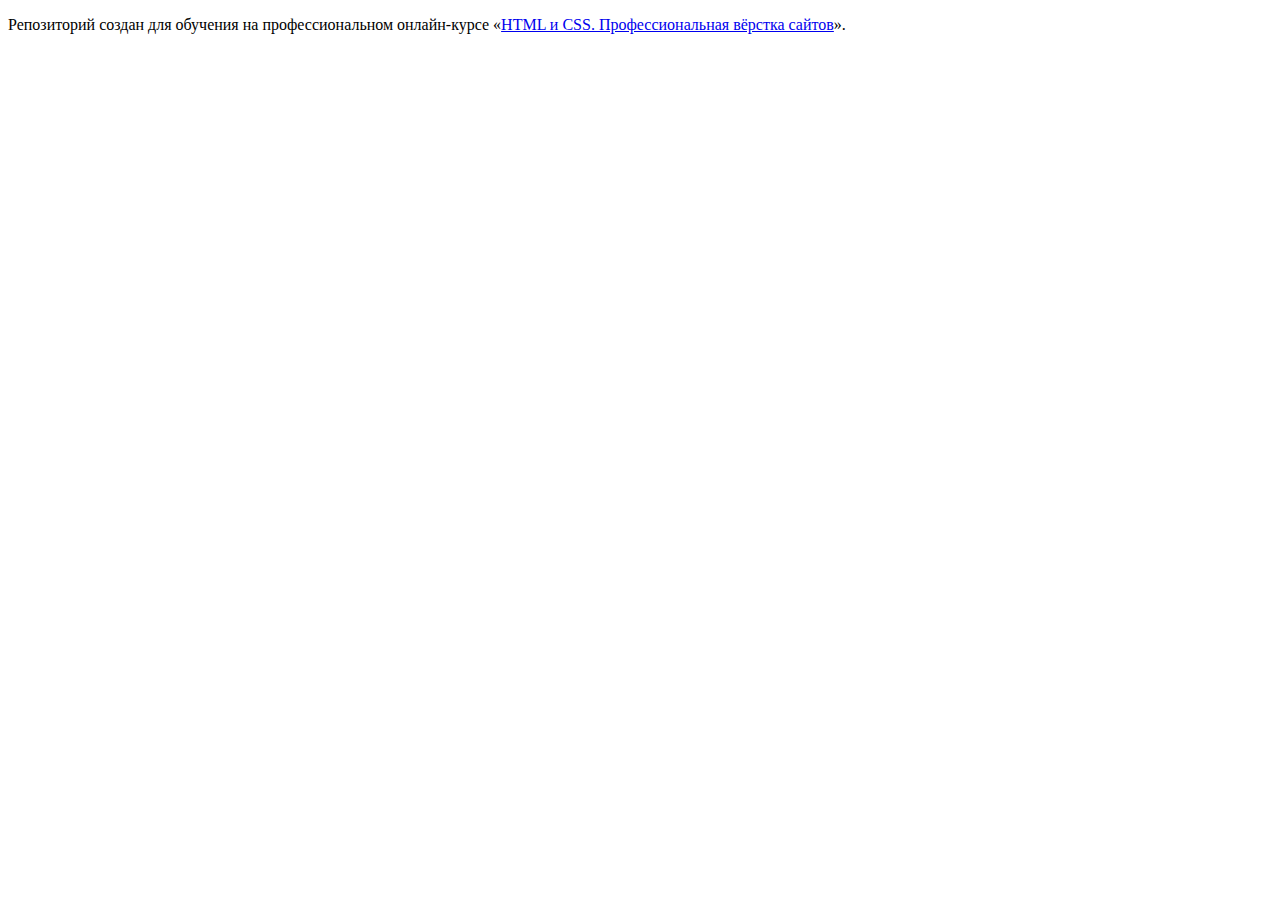
==== index.html @ 91f51094 ":hatching_chick:" ====
<!DOCTYPE html>
<html lang="ru">
  <head>
    <meta charset="utf-8">
    <title>HTML Academy: Седона</title>
  </head>
  <body>

    <p>Репозиторий создан для обучения на профессиональном онлайн‑курсе «<a href="https://htmlacademy.ru/intensive/htmlcss">HTML и CSS. Профессиональная вёрстка сайтов</a>».</p>

  </body>
</html>
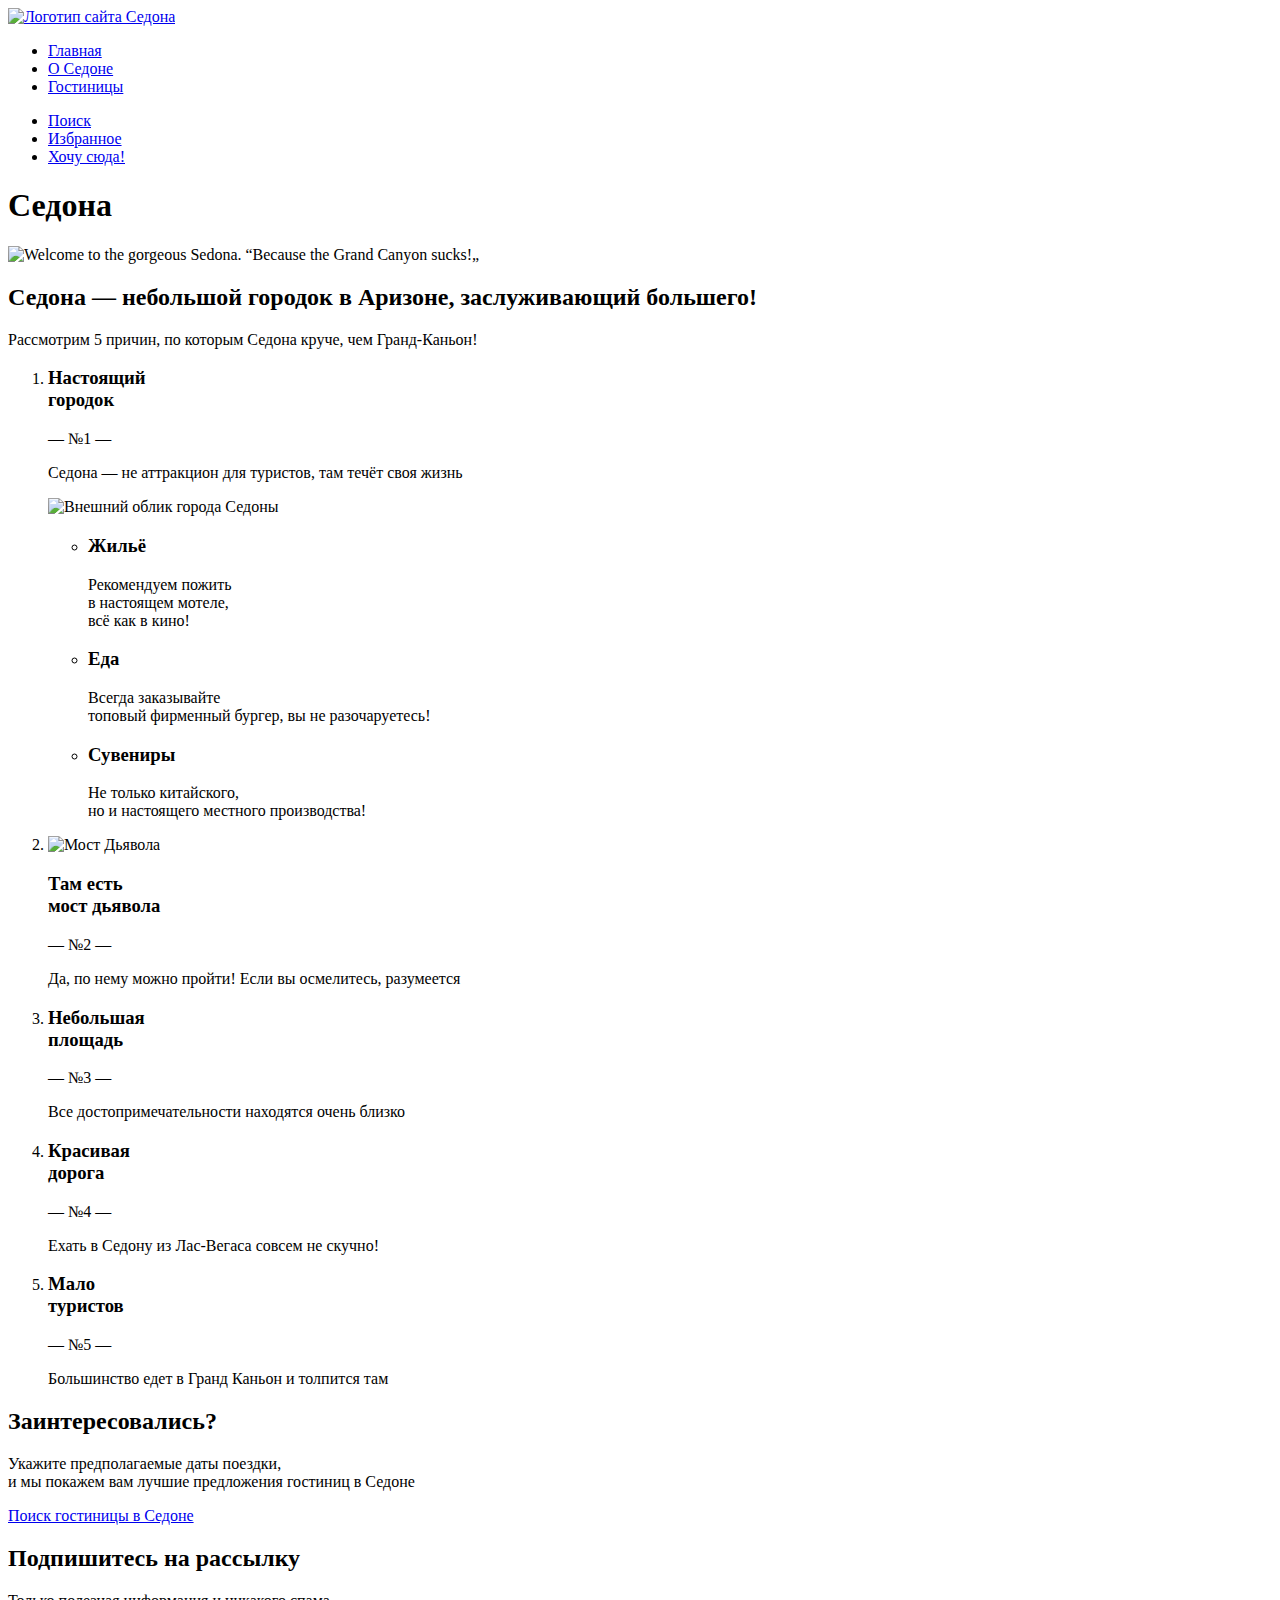
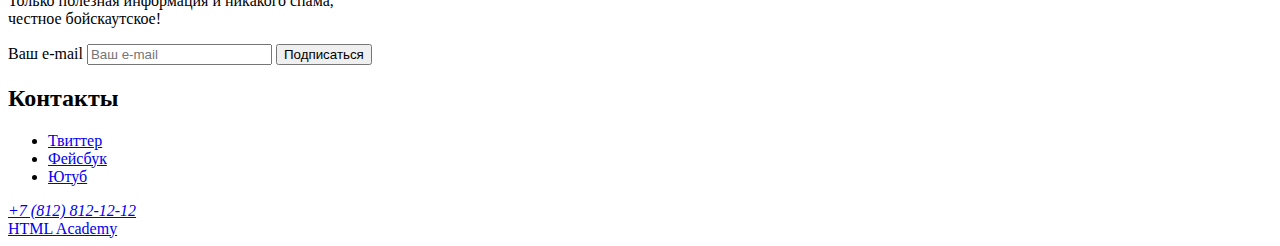
==== commit 6a5d21fb: "Разметка главной страницы" ====
--- a/index.html
+++ b/index.html
@@ -2,11 +2,184 @@
 <html lang="ru">
   <head>
     <meta charset="utf-8">
-    <title>HTML Academy: Седона</title>
+    <title>Седона</title>
   </head>
+
   <body>
+    <!-- Хедер -->
+    <header class="page-header">
+      <nav class="page-navigation">
+        <!-- Логотип в хедере-->
+        <a class="page-header-logo" href="index.html">
+          <img class="logo" src="" alt="Логотип сайта Седона">
+        </a>
+        <!-- Главное меню -->
+        <ul class="navigation-list">
+          <li class="navigation-item">
+            <a class="navigation-link navigation-link-current" href="index.html">Главная</a>
+          </li>
+          <li class="navigation-item">
+            <a class="navigation-link" href="#">О Седоне</a>
+          </li>
+          <li class="navigation-item">
+            <a class="navigation-link" href="catalog.html">Гостиницы</a>
+          </li>
+        </ul>
+        <!-- Пользовательское меню -->
+        <ul class="navigation-list navigation-user">
+          <li class="navigation-item">
+            <a class="navigation-link" href="#">
+              <span class="visually-hidden">Поиск</span>
+            </a>
+          </li>
+          <li class="navigation-item">
+            <a class="navigation-link" href="#">
+              <span class="visually-hidden">Избранное</span>
+            </a>
+          </li>
+          <li class="navigation-item">
+            <a class="button modal-button navigation-button" href="#">Хочу сюда!</a>
+          </li>
+        </ul>
+      </nav>
+    </header>
 
-    <p>Репозиторий создан для обучения на профессиональном онлайн‑курсе «<a href="https://htmlacademy.ru/intensive/htmlcss">HTML и CSS. Профессиональная вёрстка сайтов</a>».</p>
+    <!-- Содержимое страницы -->
+    <main class="main-index">
+      <h1 class="visually-hidden">Седона</h1>
+      <!-- Приветствие -->
+      <div class="welcome">
+        <img class="welcome-image" src="" alt="Welcome to the gorgeous Sedona. &ldquo;Because the Grand Canyon sucks!&ldquor;">
+      </div>
+
+      <!-- Преимущества -->
+      <section class="advantages">
+        <!-- Шапка преимуществ -->
+        <header class="advantages-header">
+          <h2 class="advantages-header-title">Седона — небольшой городок в Аризоне, заслуживающий большего!</h2>
+          <p class="advantages-header-subtitle">Рассмотрим 5 причин, по которым Седона круче, чем Гранд-Каньон!</p>
+        </header>
+        <!-- Список преимуществ -->
+        <ol class="advantages-list">
+          <!-- Преимущество 1 -->
+          <li class="advantages-item">
+            <!-- Блок 1 -->
+              <div class="advantages-block views-block">
+                <h3 class="advantages-title">Настоящий<br>городок</h3>
+                <span class="advantages-number">— №1 —</span>
+                <p class="advantages-description">Седона — не аттракцион для туристов, там течёт своя жизнь</p>
+              </div>
+              <!-- Картинка 1 -->
+              <img class="advantages-photo" src="" alt="Внешний облик города Седоны">
+            <!-- Белые блоки с декоративными иконками -->
+            <ul class="features-list">
+              <li class="features-item">
+                <div class="features-housing advantages-block">
+                  <h3 class="features-title advantages-title">Жильё</h3>
+                  <p class="features-description advantages-description">Рекомендуем пожить<br>в настоящем мотеле,<br>всё как в кино!</p>
+              </div>
+              </li>
+              <li class="features-item">
+                <div class="features-food advantages-block">
+                  <h3 class="features-title advantages-title">Еда</h3>
+                  <p class="features-description advantages-description">Всегда заказывайте<br>топовый фирменный бургер, вы не разочаруетесь!</p>
+                </div>
+              </li>
+              <li class="features-item">
+                <div class="features-souvenir advantages-block">
+                  <h3 class="features-title advantages-title">Сувениры</h3>
+                  <p class="features-description advantages-description">Не только китайского,<br>но и настоящего местного производства!</p>
+                </div>
+              </li>
+            </ul>
+          </li>
+          <!-- Преимущество 2 -->
+          <li class="advantages-item">
+            <!-- Картинка 2 -->
+            <img class="advantages-photo" src="" alt="Мост Дьявола">
+            <!-- Блок 2 -->
+            <div class="advantages-block views-block">
+              <h3 class="advantages-title">Там есть<br>мост дьявола</h3>
+              <span class="advantages-number">— №2 —</span>
+              <p class="advantages-description">Да, по нему можно пройти! Если вы осмелитесь, разумеется</p>
+            </div>
+          </li>
+          <!-- Преимущество 3 -->
+          <li class="advantages-item">
+            <div class="advantages-block">
+              <h3 class="advantages-title">Небольшая<br>площадь</h3>
+              <span class="advantages-number">— №3 —</span>
+              <p class="advantages-description">Все достопримечательности находятся очень близко</p>
+            </div>
+          </li>
+          <!-- Преимущество 4 -->
+            <li class="advantages-item">
+              <div class="advantages-block central-block">
+                <h3 class="advantages-title">Красивая<br>дорога</h3>
+                <span class="advantages-number">— №4 —</span>
+                <p class="advantages-description">Ехать в Седону из Лас-Вегаса совсем не скучно!</p>
+              </div>
+            </li>
+            <!-- Преимущество 5 -->
+            <li class="advantages-item">
+              <div class="advantages-block">
+                <h3 class="advantages-title">Мало<br>туристов</h3>
+                <span class="advantages-number">— №5 —</span>
+                <p class="advantages-description">Большинство едет в Гранд Каньон и толпится там</p>
+              </div>
+            </li>
+          </ol>
+        </section>
+
+        <!-- Поиск гостиницы -->
+        <section class="find-hotel">
+          <h2 class="find-hotel-title">Заинтересовались?</h2>
+          <p class="find-hotel-description">Укажите предполагаемые даты поездки,<br>и мы покажем вам лучшие предложения гостиниц в Седоне</p>
+        <a class="find-hotel-button button modal-button" href="catalog.html">Поиск гостиницы в Cедоне</a>
+      </section>
+
+      <!-- Подписка -->
+      <section class="subscribe">
+        <h2 class="subscribe-title">Подпишитесь на рассылку</h2>
+        <p class="subscribe-description">Только полезная информация и никакого спама,<br>честное бойскаутское!</p>
+        <form class="subscribe-form" action="https://echo.htmlacademy.ru/" method="post">
+          <label for="email" class="visually-hidden">Ваш e-mail</label>
+          <input type="text" id="email" name="subscribe-email" placeholder="Ваш e-mail">
+          <button class="subscribe-button button" type="submit">Подписаться</button>
+        </form>
+      </section>
+    </main>
+
+    <!-- Футер -->
+    <footer class="page-footer">
+      <h2 class="visually-hidden">Контакты</h2>
+      <!-- Ссылки на социальные сети -->
+      <ul class="footer-social-list">
+        <li class="footer-social-item">
+          <a class="social-button" href="https://twitter.com/htmlacademy_ru">
+            <span class="visually-hidden">Твиттер</span>
+          </a>
+        </li>
+        <li class="footer-social-item">
+        <a class="social-button" href="https://www.facebook.com/htmlacademy">
+          <span class="visually-hidden">Фейсбук</span>
+        </a>
+        </li>
+        <li class="footer-social-item">
+          <a class="social-button" href="https://www.youtube.com/c/htmlacademyrus">
+            <span class="visually-hidden">Ютуб</span>
+          </a>
+        </li>
+      </ul>
+      <!-- Телефон -->
+      <address class="footer-address">
+        <a class="footer-address-phone" href="tel:+78128121212">+7 (812) 812-12-12</a>
+      </address>
+      <!-- Баннер HTML Academy -->
+      <a class="htmlacademy-link" href="https://htmlacademy.ru/">
+        <span class="visually-hidden">HTML Academy</span>
+      </a>
+    </footer>
 
   </body>
 </html>
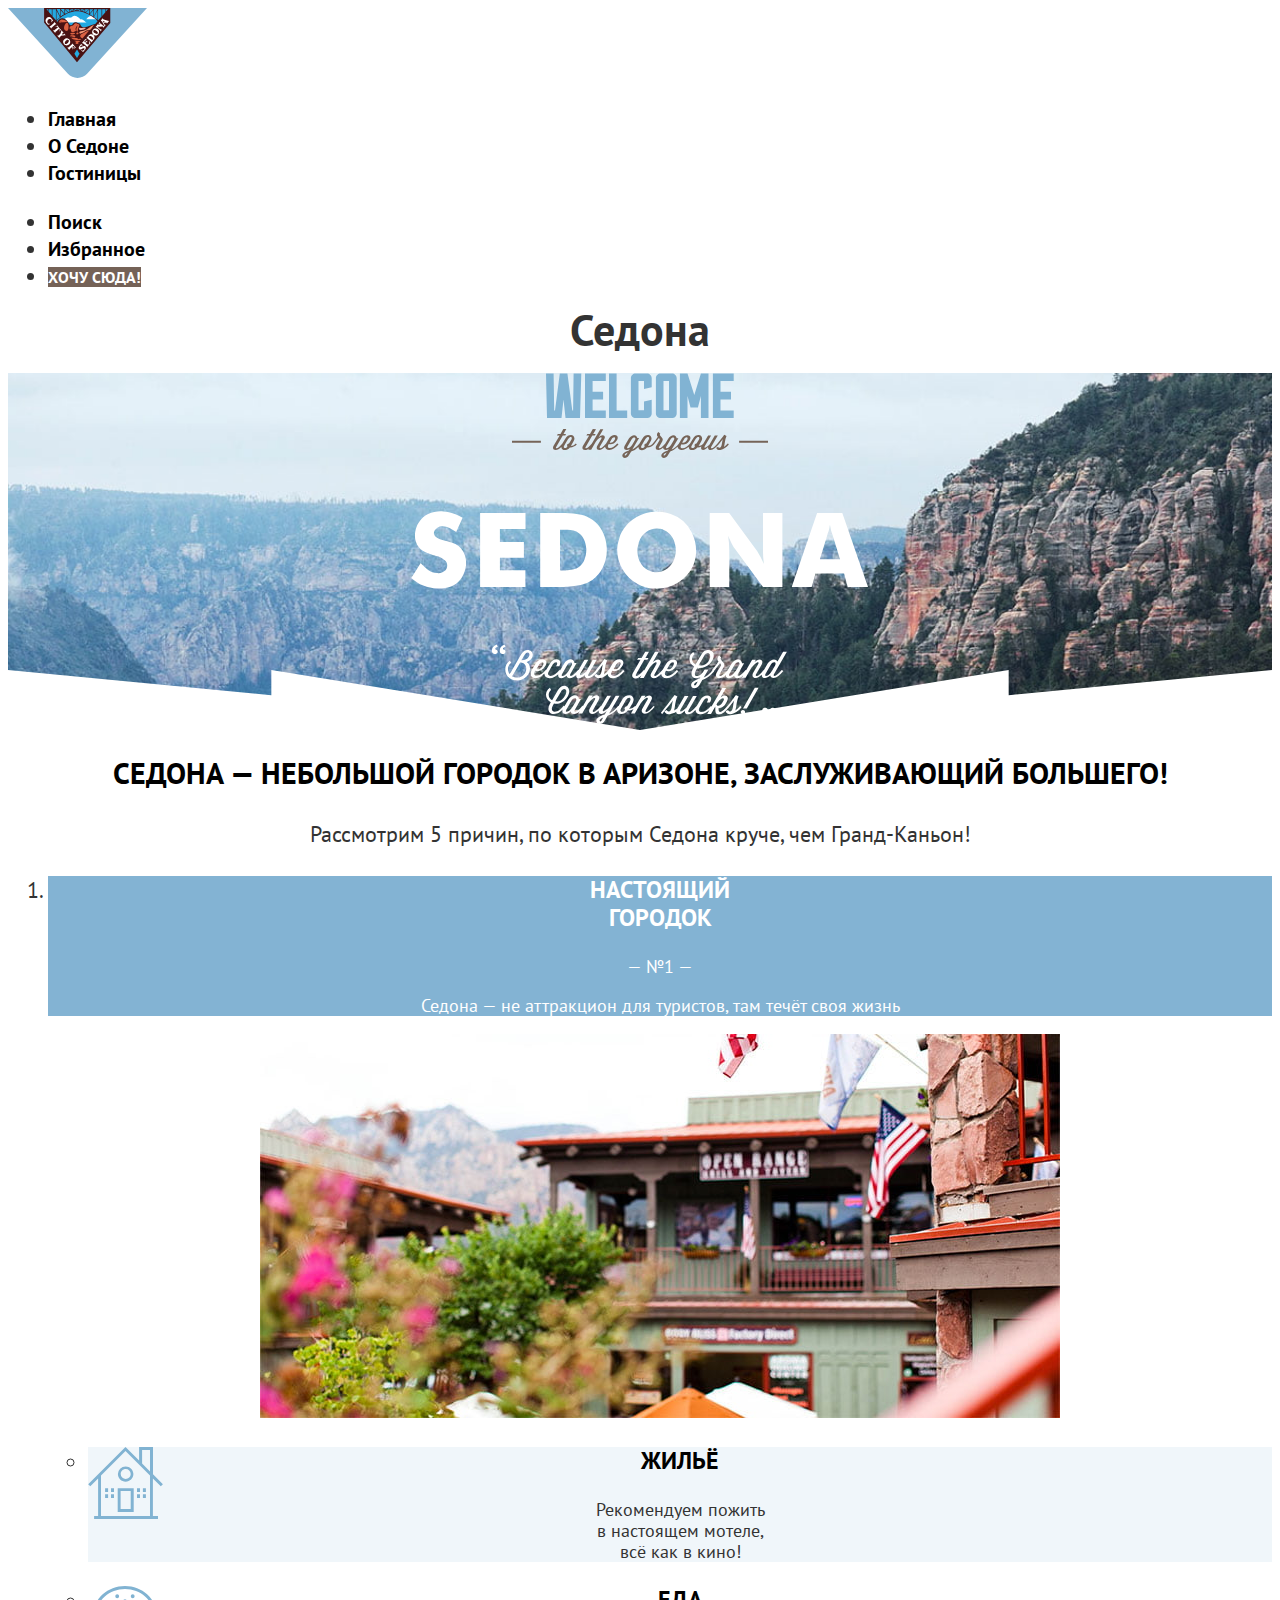
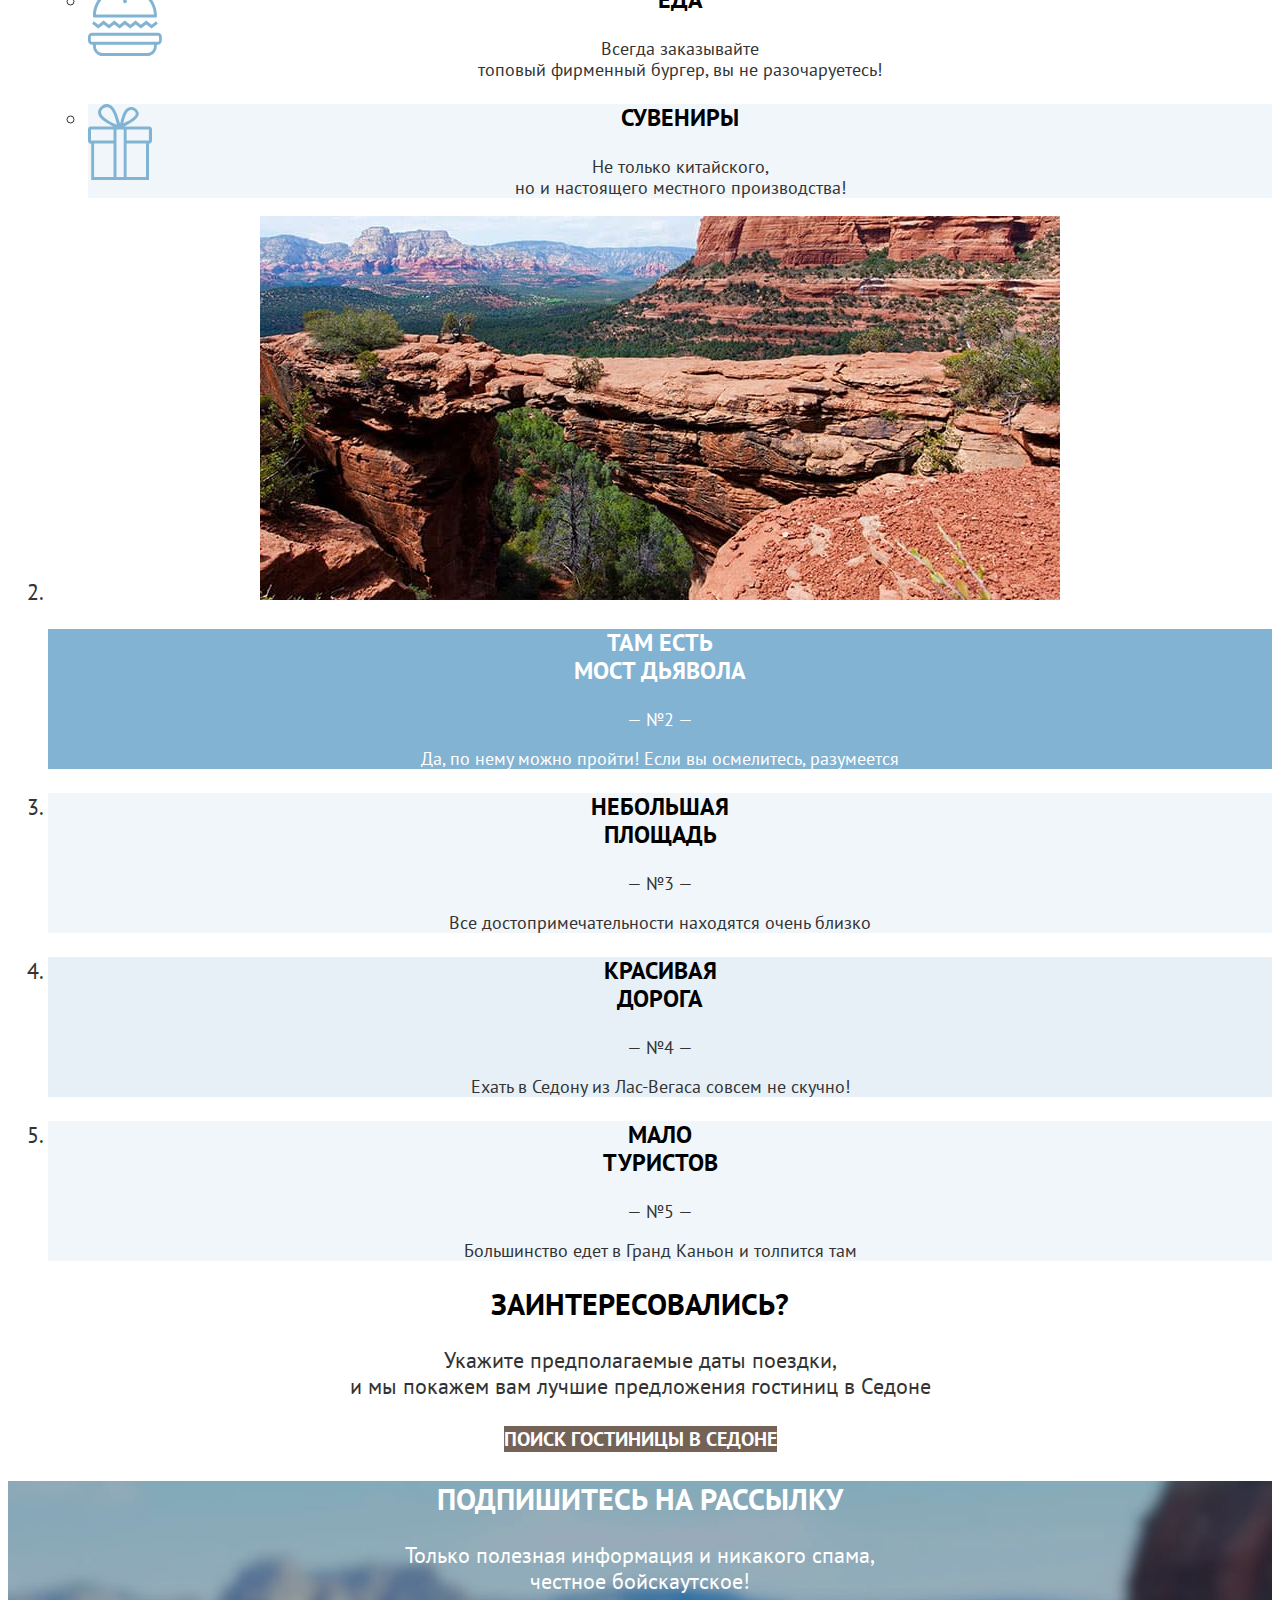
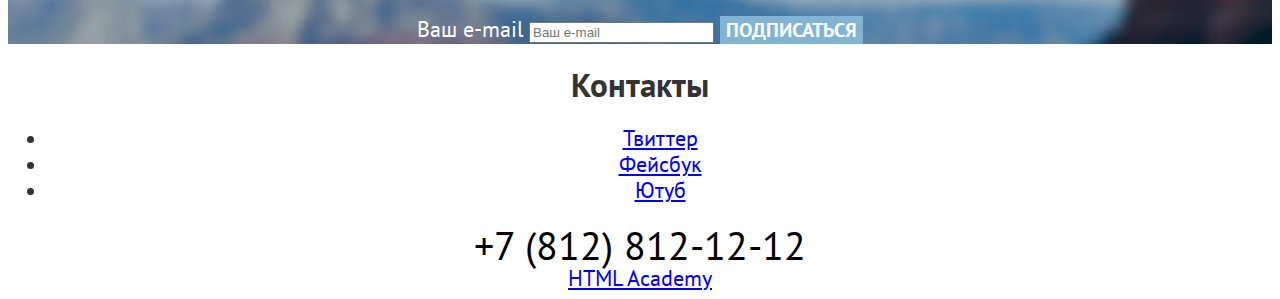
==== commit 15d6ee38: "Merge pull request #3 from Yollil/master" ====
--- a/index.html
+++ b/index.html
@@ -3,15 +3,17 @@
   <head>
     <meta charset="utf-8">
     <title>Седона</title>
+    <link rel="stylesheet" href="styles/styles.css">
   </head>
 
   <body>
+
     <!-- Хедер -->
     <header class="page-header">
       <nav class="page-navigation">
         <!-- Логотип в хедере-->
         <a class="page-header-logo" href="index.html">
-          <img class="logo" src="" alt="Логотип сайта Седона">
+          <img class="logo" src="img/logo/sedona-logo.svg" width="139" heigh="70" alt="Логотип сайта Седона">
         </a>
         <!-- Главное меню -->
         <ul class="navigation-list">
@@ -49,14 +51,15 @@
       <h1 class="visually-hidden">Седона</h1>
       <!-- Приветствие -->
       <div class="welcome">
-        <img class="welcome-image" src="" alt="Welcome to the gorgeous Sedona. &ldquo;Because the Grand Canyon sucks!&ldquor;">
+        <div class="welcome-divider">
+          <img class="welcome-image" src="img/index/svg/welcome.svg" width="458" height="352" alt="Welcome to the gorgeous Sedona. &ldquo;Because the Grand Canyon sucks!&ldquor;">
+        </div>
       </div>
-
       <!-- Преимущества -->
       <section class="advantages">
         <!-- Шапка преимуществ -->
         <header class="advantages-header">
-          <h2 class="advantages-header-title">Седона — небольшой городок в Аризоне, заслуживающий большего!</h2>
+          <h2 class="advantages-header-title section-title">Седона — небольшой городок в Аризоне, заслуживающий большего!</h2>
           <p class="advantages-header-subtitle">Рассмотрим 5 причин, по которым Седона круче, чем Гранд-Каньон!</p>
         </header>
         <!-- Список преимуществ -->
@@ -70,8 +73,8 @@
                 <p class="advantages-description">Седона — не аттракцион для туристов, там течёт своя жизнь</p>
               </div>
               <!-- Картинка 1 -->
-              <img class="advantages-photo" src="" alt="Внешний облик города Седоны">
-            <!-- Белые блоки с декоративными иконками -->
+              <img class="advantages-photo" src="img/index/advantages-townscape.jpg" width="800" heigh="384" alt="Внешний облик города Седоны">
+            <!-- Блоки с декоративными иконками -->
             <ul class="features-list">
               <li class="features-item">
                 <div class="features-housing advantages-block">
@@ -96,7 +99,7 @@
           <!-- Преимущество 2 -->
           <li class="advantages-item">
             <!-- Картинка 2 -->
-            <img class="advantages-photo" src="" alt="Мост Дьявола">
+            <img class="advantages-photo" src="img/index/advantages-devils-bridge.jpg" width="800" heigh="384" alt="Мост Дьявола">
             <!-- Блок 2 -->
             <div class="advantages-block views-block">
               <h3 class="advantages-title">Там есть<br>мост дьявола</h3>
@@ -130,17 +133,15 @@
             </li>
           </ol>
         </section>
-
         <!-- Поиск гостиницы -->
         <section class="find-hotel">
-          <h2 class="find-hotel-title">Заинтересовались?</h2>
+          <h2 class="find-hotel-title section-title">Заинтересовались?</h2>
           <p class="find-hotel-description">Укажите предполагаемые даты поездки,<br>и мы покажем вам лучшие предложения гостиниц в Седоне</p>
         <a class="find-hotel-button button modal-button" href="catalog.html">Поиск гостиницы в Cедоне</a>
       </section>
-
       <!-- Подписка -->
-      <section class="subscribe">
-        <h2 class="subscribe-title">Подпишитесь на рассылку</h2>
+      <section class="subscribe main-subscribe">
+        <h2 class="subscribe-title section-title">Подпишитесь на рассылку</h2>
         <p class="subscribe-description">Только полезная информация и никакого спама,<br>честное бойскаутское!</p>
         <form class="subscribe-form" action="https://echo.htmlacademy.ru/" method="post">
           <label for="email" class="visually-hidden">Ваш e-mail</label>
@@ -182,4 +183,5 @@
     </footer>
 
   </body>
+
 </html>
--- a/styles/styles.css
+++ b/styles/styles.css
@@ -0,0 +1,209 @@
+/* Шрифты */
+
+@font-face {
+  font-family: "PT Sans";
+  font-style: normal;
+  font-weight: 400;
+  src: url("../fonts/ptsans-400.woff2") format("woff2");
+  font-display: swap;
+}
+
+@font-face {
+  font-family: "PT Sans";
+  font-style: normal;
+  font-weight: 700;
+  src: url("../fonts/ptsans-700.woff2") format("woff2");
+  font-display: swap;
+}
+
+/* Основное */
+
+body {
+  font-family: "PT Sans", sans-serif;
+  font-size: 22px;
+  line-height: 26px;
+  color: #333333;
+  background-color: #FFFFFF;
+  text-align: center;
+}
+
+.main-catalog {
+  text-align: left;
+}
+
+.section-title {
+  color: #000000;
+  font-weight: 700;
+  text-transform: uppercase;
+  font-size: 30px;
+  line-height: 36px;
+}
+
+/* Хедер */
+
+.page-header {
+  text-align: left;
+}
+
+.navigation-link {
+  font-size: 20px;
+  font-weight: 700;
+  color: #000000;
+  text-decoration: none; /* без подчёркивания */
+}
+
+/* Футер */
+
+.footer-address-phone {
+  font-size: 40px;
+  line-height: 40px;
+  font-style: normal;
+  color: #000000;
+  text-decoration: none; /* без подчёркивания */
+}
+
+/* Кнопки */
+
+.button {
+  font-family: inherit;
+  font-size: 20px;
+  line-height: 26px;
+  font-weight: 700;
+  text-align: center;
+  color: #FFFFFF;
+  background-color: #83B3D3;
+  text-decoration: none;
+  text-transform: uppercase;
+  border: none;
+}
+
+.modal-button {
+  background-color: #756257;
+}
+
+.favorite-button-selected {
+  background-color: #7DB54F;
+}
+
+.navigation-button {
+  font-size: 16px;
+  line-height: 20px;
+}
+
+.apply-button {
+  font-size: 16px;
+  line-height: 21px;
+}
+
+.reset-button {
+  font-size: 18px;
+  line-height: 23px;
+  font-weight: 400;
+  text-transform: none;
+  background-color: transparent;
+}
+
+.hotel-card-button {
+  font-size: 16px;
+  line-height: 21px;
+}
+
+.find-hotel-button {
+  font-size: 20px;
+  line-height: 36px;
+}
+
+/* Приветствие */
+
+.welcome {
+  color: #FFFFFF;
+  background-color: #68A2CA;
+  background-image: url("../img/index/welcome-background.jpg");
+  background-size: 100% auto;
+  background-repeat: no-repeat;
+}
+
+.welcome-divider {
+  background-position: bottom;
+  background-image: url("../img/index/svg/divider.svg");
+  background-size: 100% auto;
+  background-repeat: no-repeat;
+}
+
+/* Преимущества */
+
+.advantages-header-subtitle {
+  line-height: 36px;
+}
+
+.advantages-block {
+  font-size: 18px;
+  line-height: 21px;
+  background-color: rgba(131, 179, 211, 0.12);
+}
+
+.views-block {
+  background-color: #83B3D3;
+  color: #FFFFFF;
+}
+
+.central-block {
+  background-color: rgba(131, 179, 211, 0.2);
+}
+
+.advantages-title {
+  color: #000000;
+  font-weight: 700;
+  text-transform: uppercase;
+  font-size: 24px;
+  line-height: 28px;
+}
+
+.views-block .advantages-title {
+  color: #FFFFFF
+}
+
+.features-housing {
+  background-image: url("../img/index/svg/housing.svg");
+  background-repeat: no-repeat;
+}
+
+.features-food {
+  background-color:#FFFFFF;
+  background-image: url("../img/index/svg/food.svg");
+  background-repeat: no-repeat;
+}
+
+.features-souvenir {
+  background-image: url("../img/index/svg/souvenir.svg");
+  background-repeat: no-repeat;
+}
+
+/* Подписка */
+
+.subscribe {
+  text-align: center;
+}
+
+.main-subscribe {
+  background-color: #68A2CA;
+  color: #FFFFFF;
+  background-image: url("../img/index/subscribe-background.jpg");
+  background-size: 100% auto;
+  background-repeat: no-repeat;
+}
+
+.main-subscribe .subscribe-title {
+  color: #FFFFFF;
+}
+
+/* Фильтры каталога */
+
+.catalog-wrapper {
+  background-color: #68A2CA;
+  color: #FFFFFF;
+  background-image: url("../img/catalog/catalog-background.jpg");
+  background-size: 100% auto;
+  background-repeat: no-repeat;
+  text-align: left;
+}
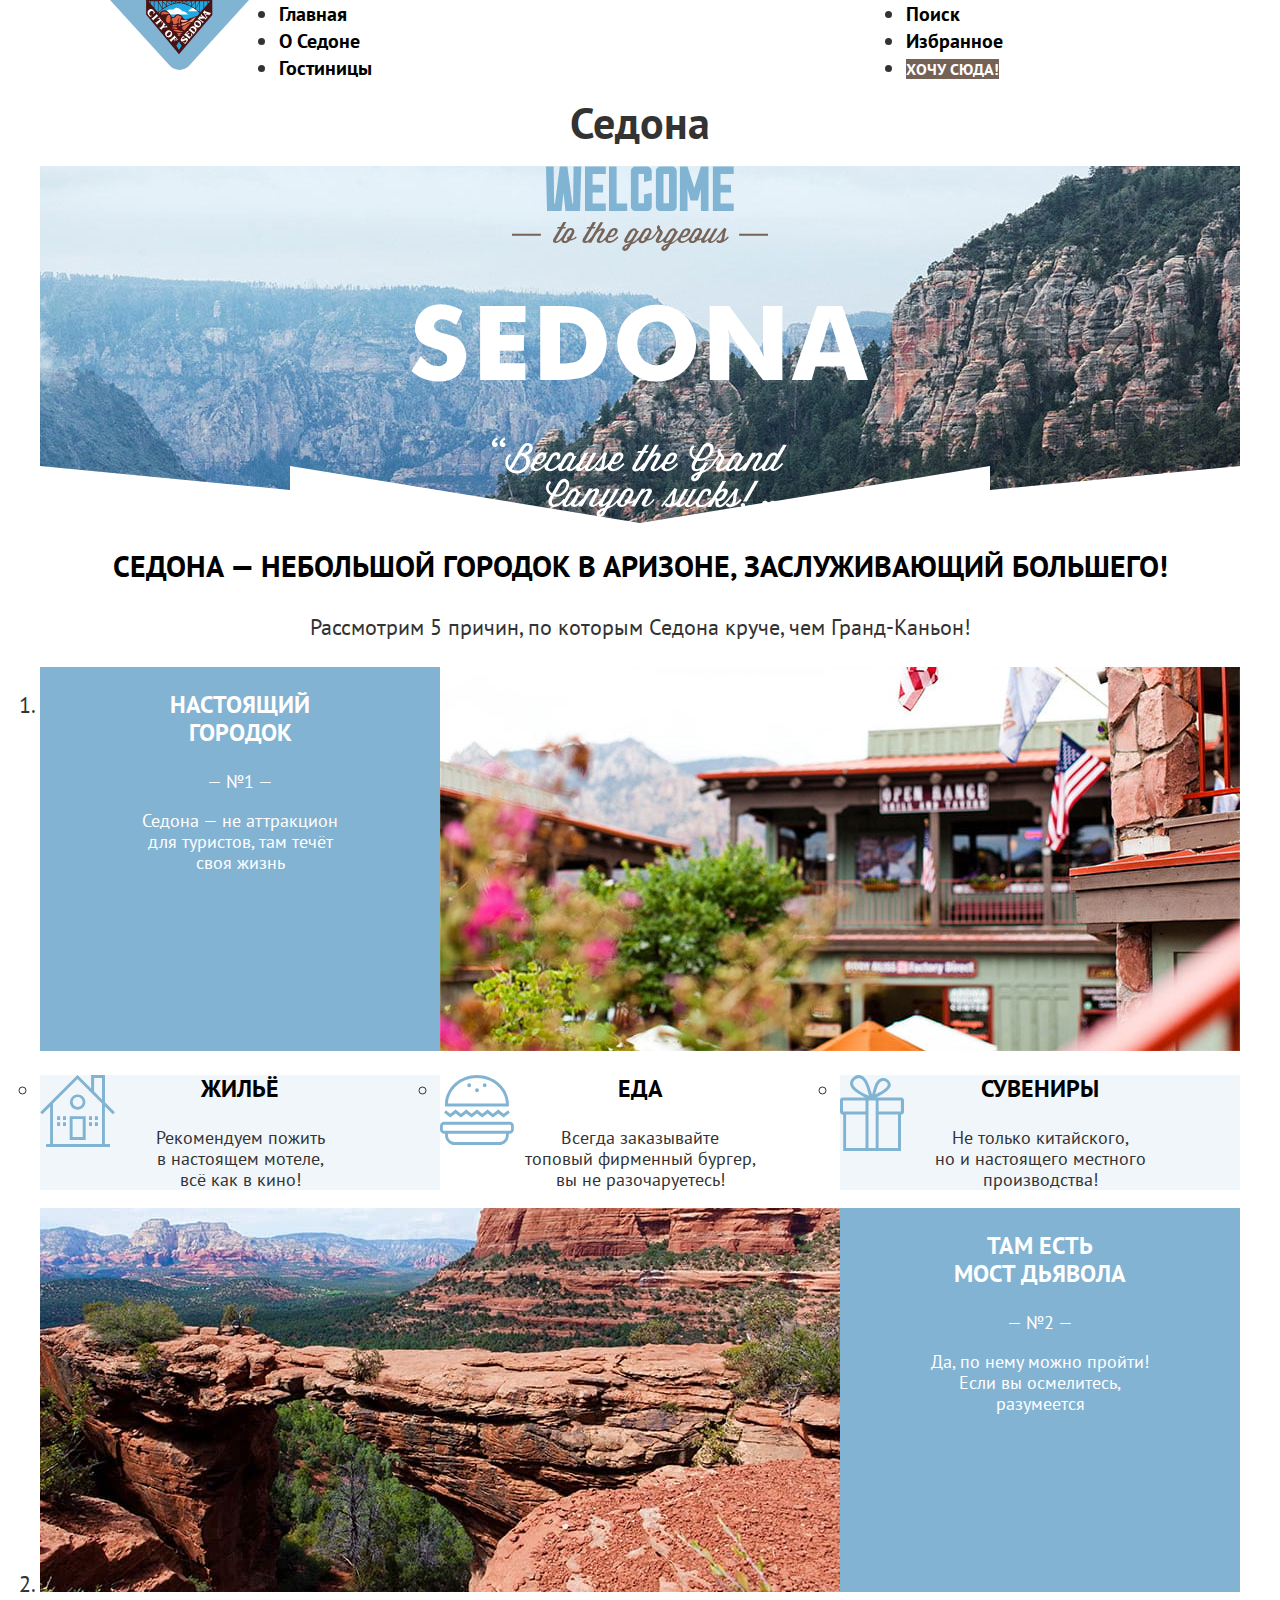
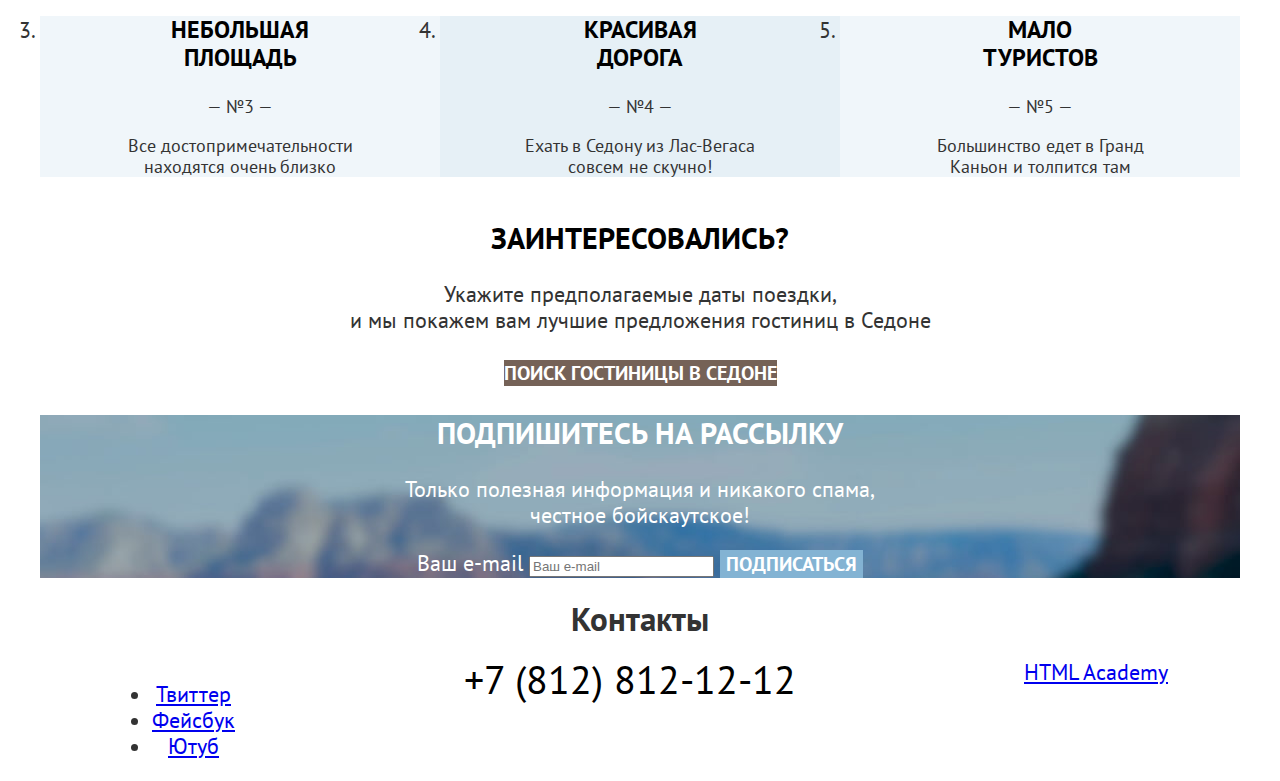
==== commit 310bb302: "Merge pull request #4 from Yollil/master" ====
--- a/index.html
+++ b/index.html
@@ -47,7 +47,7 @@
     </header>
 
     <!-- Содержимое страницы -->
-    <main class="main-index">
+    <main class="main-index main-container">
       <h1 class="visually-hidden">Седона</h1>
       <!-- Приветствие -->
       <div class="welcome">
@@ -66,30 +66,33 @@
         <ol class="advantages-list">
           <!-- Преимущество 1 -->
           <li class="advantages-item">
-            <!-- Блок 1 -->
-              <div class="advantages-block views-block">
+            <!-- Обёртка для преимущества с изображением -->
+            <div class="view-wrapper">
+              <!-- Блок 1 -->
+              <div class="advantages-block views-block advantages-block-first">
                 <h3 class="advantages-title">Настоящий<br>городок</h3>
                 <span class="advantages-number">— №1 —</span>
                 <p class="advantages-description">Седона — не аттракцион для туристов, там течёт своя жизнь</p>
               </div>
               <!-- Картинка 1 -->
               <img class="advantages-photo" src="img/index/advantages-townscape.jpg" width="800" heigh="384" alt="Внешний облик города Седоны">
+            </div>
             <!-- Блоки с декоративными иконками -->
             <ul class="features-list">
               <li class="features-item">
-                <div class="features-housing advantages-block">
+                <div class="features-housing features-block advantages-block">
                   <h3 class="features-title advantages-title">Жильё</h3>
                   <p class="features-description advantages-description">Рекомендуем пожить<br>в настоящем мотеле,<br>всё как в кино!</p>
               </div>
               </li>
               <li class="features-item">
-                <div class="features-food advantages-block">
+                <div class="features-food features-block advantages-block">
                   <h3 class="features-title advantages-title">Еда</h3>
                   <p class="features-description advantages-description">Всегда заказывайте<br>топовый фирменный бургер, вы не разочаруетесь!</p>
                 </div>
               </li>
               <li class="features-item">
-                <div class="features-souvenir advantages-block">
+                <div class="features-souvenir features-block advantages-block">
                   <h3 class="features-title advantages-title">Сувениры</h3>
                   <p class="features-description advantages-description">Не только китайского,<br>но и настоящего местного производства!</p>
                 </div>
@@ -98,13 +101,16 @@
           </li>
           <!-- Преимущество 2 -->
           <li class="advantages-item">
-            <!-- Картинка 2 -->
-            <img class="advantages-photo" src="img/index/advantages-devils-bridge.jpg" width="800" heigh="384" alt="Мост Дьявола">
-            <!-- Блок 2 -->
-            <div class="advantages-block views-block">
-              <h3 class="advantages-title">Там есть<br>мост дьявола</h3>
-              <span class="advantages-number">— №2 —</span>
-              <p class="advantages-description">Да, по нему можно пройти! Если вы осмелитесь, разумеется</p>
+            <!-- Обёртка для преимущества с изображением -->
+            <div class="view-wrapper">
+              <!-- Картинка 2 -->
+              <img class="advantages-photo" src="img/index/advantages-devils-bridge.jpg" width="800" heigh="384" alt="Мост Дьявола">
+              <!-- Блок 2 -->
+              <div class="advantages-block views-block">
+                <h3 class="advantages-title">Там есть<br>мост дьявола</h3>
+                <span class="advantages-number">— №2 —</span>
+                <p class="advantages-description">Да, по нему можно пройти! Если вы осмелитесь, разумеется</p>
+              </div>
             </div>
           </li>
           <!-- Преимущество 3 -->
@@ -154,32 +160,34 @@
     <!-- Футер -->
     <footer class="page-footer">
       <h2 class="visually-hidden">Контакты</h2>
-      <!-- Ссылки на социальные сети -->
-      <ul class="footer-social-list">
-        <li class="footer-social-item">
-          <a class="social-button" href="https://twitter.com/htmlacademy_ru">
-            <span class="visually-hidden">Твиттер</span>
+      <div class="footer-wrapper">
+        <!-- Ссылки на социальные сети -->
+        <ul class="footer-social-list">
+          <li class="footer-social-item">
+            <a class="social-button" href="https://twitter.com/htmlacademy_ru">
+              <span class="visually-hidden">Твиттер</span>
+            </a>
+          </li>
+          <li class="footer-social-item">
+          <a class="social-button" href="https://www.facebook.com/htmlacademy">
+            <span class="visually-hidden">Фейсбук</span>
           </a>
-        </li>
-        <li class="footer-social-item">
-        <a class="social-button" href="https://www.facebook.com/htmlacademy">
-          <span class="visually-hidden">Фейсбук</span>
+          </li>
+          <li class="footer-social-item">
+            <a class="social-button" href="https://www.youtube.com/c/htmlacademyrus">
+              <span class="visually-hidden">Ютуб</span>
+            </a>
+          </li>
+        </ul>
+        <!-- Телефон -->
+        <address class="footer-address">
+          <a class="footer-address-phone" href="tel:+78128121212">+7 (812) 812-12-12</a>
+        </address>
+        <!-- Баннер HTML Academy -->
+        <a class="htmlacademy-link" href="https://htmlacademy.ru/">
+          <span class="visually-hidden">HTML Academy</span>
         </a>
-        </li>
-        <li class="footer-social-item">
-          <a class="social-button" href="https://www.youtube.com/c/htmlacademyrus">
-            <span class="visually-hidden">Ютуб</span>
-          </a>
-        </li>
-      </ul>
-      <!-- Телефон -->
-      <address class="footer-address">
-        <a class="footer-address-phone" href="tel:+78128121212">+7 (812) 812-12-12</a>
-      </address>
-      <!-- Баннер HTML Academy -->
-      <a class="htmlacademy-link" href="https://htmlacademy.ru/">
-        <span class="visually-hidden">HTML Academy</span>
-      </a>
+      </div>
     </footer>
 
   </body>
--- a/styles/styles.css
+++ b/styles/styles.css
@@ -18,13 +18,26 @@
 
 /* Основное */
 
+html {
+  height: 100%;
+}
+
 body {
   font-family: "PT Sans", sans-serif;
   font-size: 22px;
   line-height: 26px;
   color: #333333;
   background-color: #FFFFFF;
+  margin: 0 auto;
+  display: flex;
+  flex-direction: column;
+  min-height: 100%;
+  width: 1200px;
   text-align: center;
+}
+
+.main-container {
+  flex-grow: 1;
 }
 
 .main-catalog {
@@ -45,6 +58,28 @@
   text-align: left;
 }
 
+.page-navigation {
+  display: flex;
+  width: 1060px;;
+  padding-left: 70px;
+  padding-right: 70px;
+}
+
+.page-header-logo {
+  margin-right: 30px;
+}
+
+.navigation-list {
+  width: 500px;
+  margin: 0;
+  padding: 0;
+}
+
+.navigation-user {
+  width: 264px;
+  margin-left: auto;
+}
+
 .navigation-link {
   font-size: 20px;
   font-weight: 700;
@@ -53,6 +88,24 @@
 }
 
 /* Футер */
+
+.page-footer {
+  width: 1056px;
+  padding-left: 72px;
+  padding-right: 72px;
+}
+
+.footer-wrapper {
+  display: flex;
+}
+
+.footer-social-list {
+  margin-right: auto;
+}
+
+.htmlacademy-link {
+  margin-left: auto;
+}
 
 .footer-address-phone {
   font-size: 40px;
@@ -60,6 +113,7 @@
   font-style: normal;
   color: #000000;
   text-decoration: none; /* без подчёркивания */
+  width: 720px;
 }
 
 /* Кнопки */
@@ -113,6 +167,20 @@
   line-height: 36px;
 }
 
+.catalog-pagination-current {
+ background-color: #F2F2F2;
+ color: #000000;
+}
+
+.catalog-more-button {
+  margin: 0 auto;
+  display: block;
+}
+
+.sorting-button {
+  width: 48px;
+}
+
 /* Приветствие */
 
 .welcome {
@@ -130,27 +198,44 @@
   background-repeat: no-repeat;
 }
 
-/* Преимущества */
+/* СПИСОК ПРЕИМУЩЕСТВ */
+
+/* Список преимуществ: флекс-контейнеры */
+
+.view-wrapper {
+  display: flex;
+}
+
+.features-list {
+  margin: 0;
+  padding: 0;
+  display: flex;
+}
+
+.advantages-list {
+  margin: 0;
+  padding: 0;
+  display: flex;
+  flex-wrap: wrap;
+}
+
+/* Список преимуществ: хедер */
 
 .advantages-header-subtitle {
   line-height: 36px;
 }
 
+/* Список преимуществ: обычные блоки */
+
 .advantages-block {
+  width: 250px;
+  padding-left: 75px;
+  padding-right: 75px;
   font-size: 18px;
   line-height: 21px;
   background-color: rgba(131, 179, 211, 0.12);
 }
 
-.views-block {
-  background-color: #83B3D3;
-  color: #FFFFFF;
-}
-
-.central-block {
-  background-color: rgba(131, 179, 211, 0.2);
-}
-
 .advantages-title {
   color: #000000;
   font-weight: 700;
@@ -159,24 +244,47 @@
   line-height: 28px;
 }
 
+.advantages-number {
+  display: block;
+}
+
+/* Список преимуществ: блоки с картинкой */
+
+.views-block {
+  width: 220px;
+  padding-left: 90px;
+  padding-right: 90px;
+  background-color: #83B3D3;
+  color: #FFFFFF;
+}
+
 .views-block .advantages-title {
   color: #FFFFFF
 }
 
+/* Список преимуществ: блок по центру с другим фоном */
+
+.central-block {
+  background-color: rgba(131, 179, 211, 0.2);
+}
+
+/* Список преимуществ: блоки-особенности */
+
+.features-block {
+  background-repeat: no-repeat;
+}
+
 .features-housing {
   background-image: url("../img/index/svg/housing.svg");
-  background-repeat: no-repeat;
 }
 
 .features-food {
   background-color:#FFFFFF;
   background-image: url("../img/index/svg/food.svg");
-  background-repeat: no-repeat;
 }
 
 .features-souvenir {
   background-image: url("../img/index/svg/souvenir.svg");
-  background-repeat: no-repeat;
 }
 
 /* Подписка */
@@ -198,6 +306,11 @@
 }
 
 /* Фильтры каталога */
+
+.catalog-header-title {
+  font-size: 60px;
+  line-height: 78px;
+}
 
 .catalog-wrapper {
   background-color: #68A2CA;
@@ -206,4 +319,128 @@
   background-size: 100% auto;
   background-repeat: no-repeat;
   text-align: left;
-}
+  padding-left: 71px;
+  padding-right: 72px;
+}
+
+.catalog-filter-form {
+  display: flex;
+}
+
+.catalog-filter-group {
+  margin-right: 67px;
+}
+
+.catalog-filter-price {
+  width: 287px;
+  margin-right: 81px;
+  margin-left: auto;
+}
+
+.catalog-list {
+  margin: 0px;
+  padding: 0px;
+}
+
+.catalog-filter-title {
+  font-size: 20px;
+  line-height: 26px;
+  font-weight: 700;
+}
+
+.control-label {
+  font-size: 18px;
+  line-height: 23px;
+}
+
+.catalog-filter-buttons {
+  display: flex;
+  flex-direction: column;
+}
+
+/* Сортировка */
+
+.sorting-wrapper {
+  display: flex;
+  width: 1057px;
+  padding-left: 71px;
+  padding-right: 72px;
+}
+
+.catalog-search-result {
+  color: #000000;
+  font-size: 30px;
+  line-height: 39px;
+  font-weight: 700;
+  text-transform: uppercase;
+  margin: 0;
+  padding: 0;
+  margin-right: 192px;
+}
+
+.catalog-sorting-form {
+  width: 287px;
+}
+
+.sorting-button-wrapper {
+  display: flex;
+  margin-left: auto;
+  justify-content: space-between;
+  width: 160px;
+}
+
+/* Каталог */
+
+.catalog-cards {
+width: 1056px;
+padding-left: 72px;
+padding-right: 72px;
+}
+
+.catalog-cards-list {
+  display: flex;
+  flex-wrap: wrap;
+}
+
+.hotel-card {
+  width: 300px;
+  padding-left: 20px;
+  padding-right: 20px;
+}
+
+/* Пагинация */
+
+.pagination-wrapper {
+  display: flex;
+  justify-content: space-between;
+}
+
+.catalog-pagination-list {
+  display: flex;
+  justify-content: space-between;
+}
+
+.catalog-pagination-link {
+  display: inline-block;
+  width: 55px;
+  margin-right: 8px;
+}
+
+.catalog-display {
+  width: 386px;
+}
+
+/* Хлебные крошки */
+
+.breadcrumbs {
+  margin: 0;
+  padding: 0;
+  display: flex;
+}
+
+.breadcrumbs-link {
+  font-size: 16px;
+  line-height: 21px;
+  color: #FFFFFF;
+  padding-right: 26px;
+}
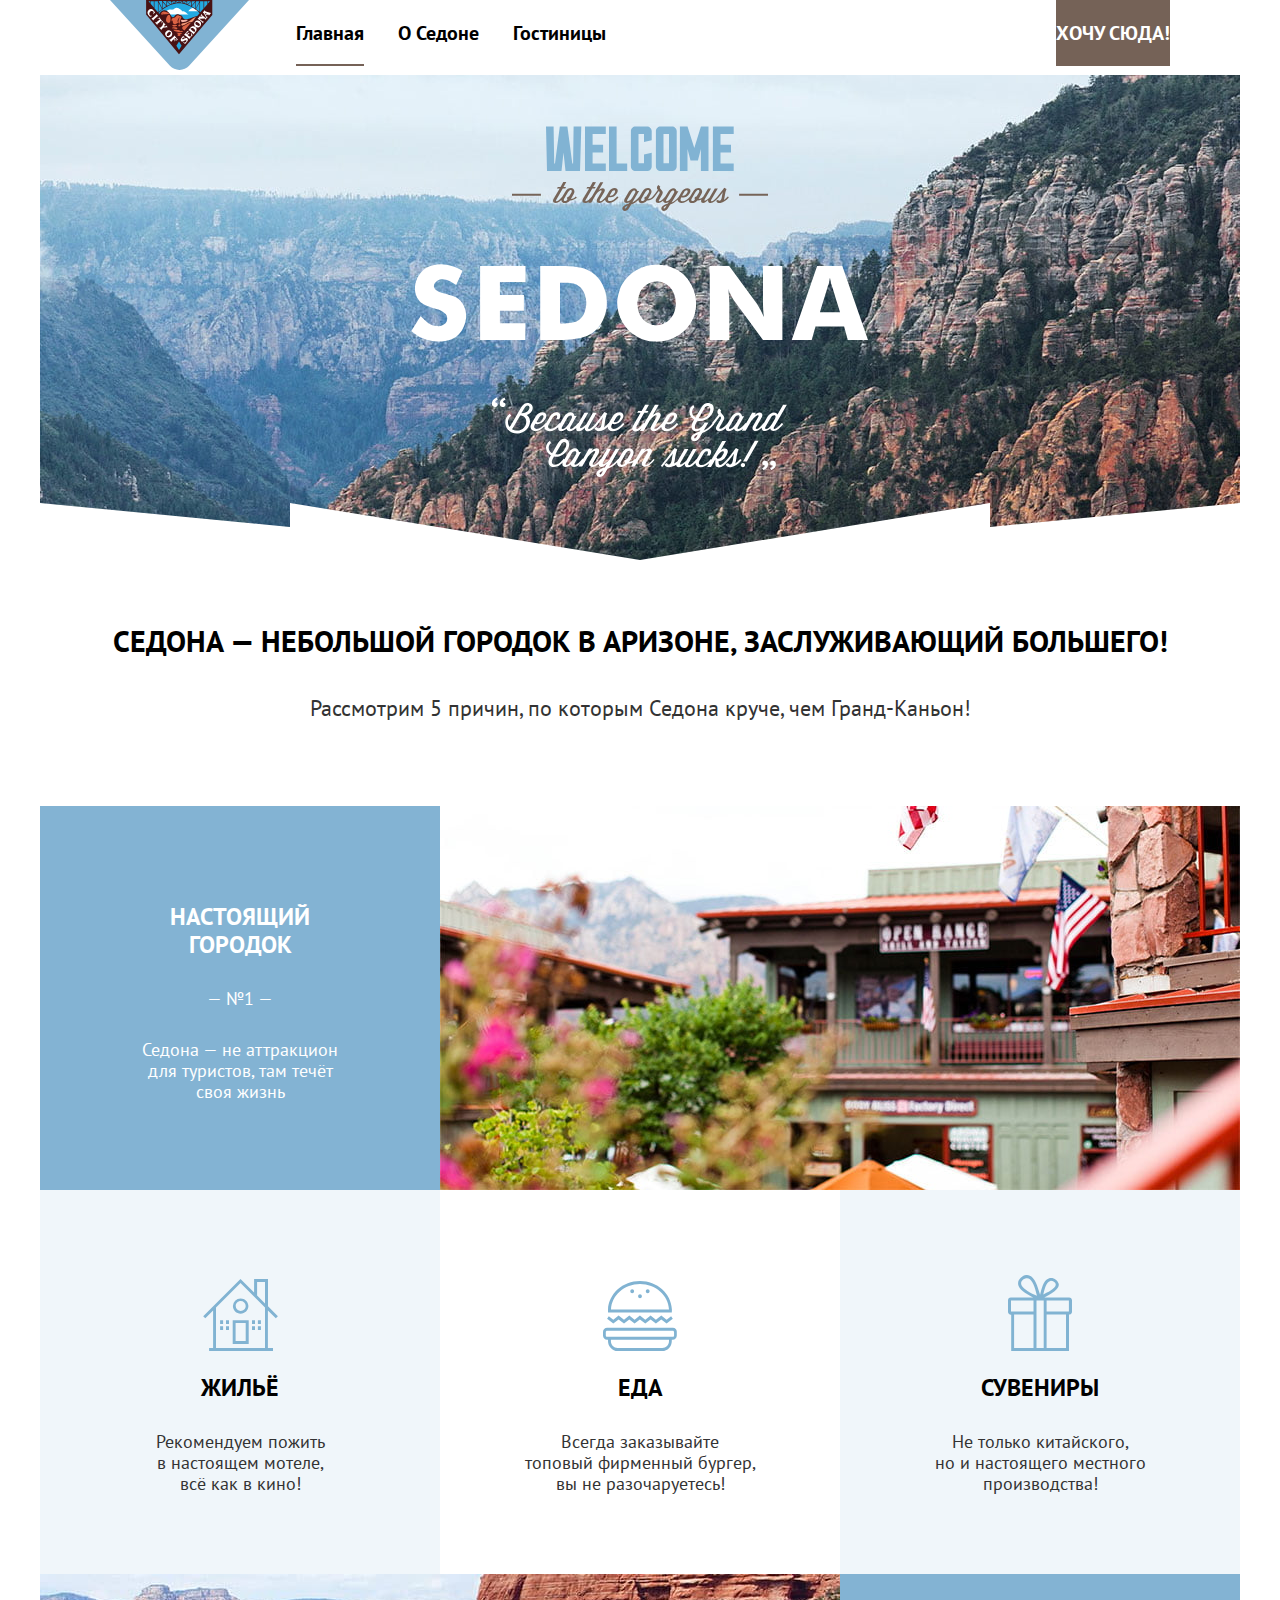
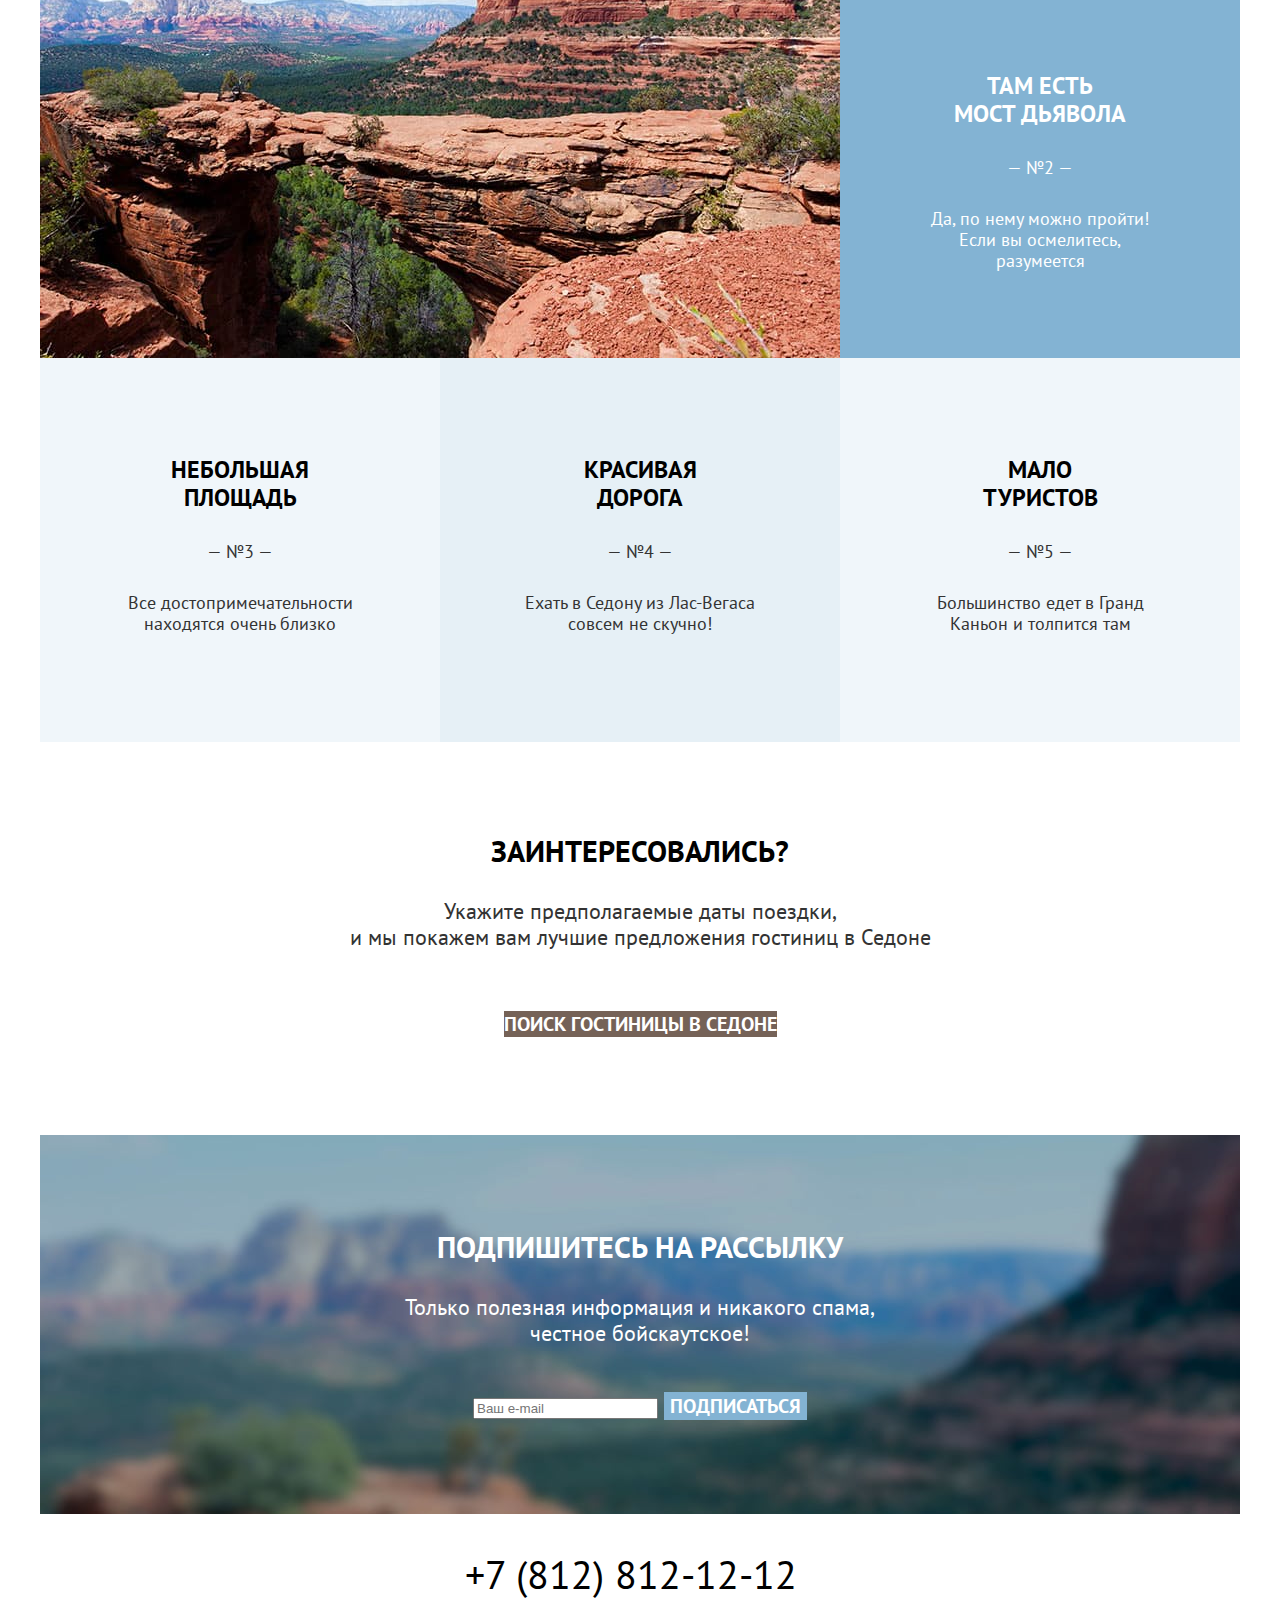
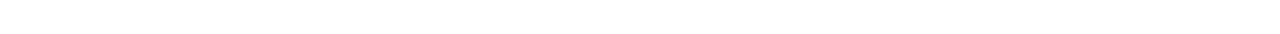
==== commit 06ad562c: "Микросетки на флексах" ====
--- a/index.html
+++ b/index.html
@@ -18,13 +18,19 @@
         <!-- Главное меню -->
         <ul class="navigation-list">
           <li class="navigation-item">
-            <a class="navigation-link navigation-link-current" href="index.html">Главная</a>
+            <a class="navigation-link" href="index.html">
+              <span class="navigation-text navigation-text-current">Главная</span>
+            </a>
           </li>
           <li class="navigation-item">
-            <a class="navigation-link" href="#">О Седоне</a>
+            <a class="navigation-link" href="#">
+              <span class="navigation-text">О Седоне</span>
+            </a>
           </li>
           <li class="navigation-item">
-            <a class="navigation-link" href="catalog.html">Гостиницы</a>
+            <a class="navigation-link" href="catalog.html">
+              <span class="navigation-text">Гостиницы</span>
+            </a>
           </li>
         </ul>
         <!-- Пользовательское меню -->
@@ -40,7 +46,7 @@
             </a>
           </li>
           <li class="navigation-item">
-            <a class="button modal-button navigation-button" href="#">Хочу сюда!</a>
+            <a class="navigation-link navigation-button button modal-button" href="#">Хочу сюда!</a>
           </li>
         </ul>
       </nav>
@@ -50,11 +56,11 @@
     <main class="main-index main-container">
       <h1 class="visually-hidden">Седона</h1>
       <!-- Приветствие -->
-      <div class="welcome">
+      <section class="welcome">
         <div class="welcome-divider">
           <img class="welcome-image" src="img/index/svg/welcome.svg" width="458" height="352" alt="Welcome to the gorgeous Sedona. &ldquo;Because the Grand Canyon sucks!&ldquor;">
         </div>
-      </div>
+      </section>
       <!-- Преимущества -->
       <section class="advantages">
         <!-- Шапка преимуществ -->
@@ -79,23 +85,17 @@
             </div>
             <!-- Блоки с декоративными иконками -->
             <ul class="features-list">
-              <li class="features-item">
-                <div class="features-housing features-block advantages-block">
-                  <h3 class="features-title advantages-title">Жильё</h3>
-                  <p class="features-description advantages-description">Рекомендуем пожить<br>в настоящем мотеле,<br>всё как в кино!</p>
-              </div>
+              <li class="features-housing features-block advantages-block">
+                <h3 class="features-title advantages-title">Жильё</h3>
+                <p class="features-description advantages-description">Рекомендуем пожить<br>в настоящем мотеле,<br>всё как в кино!</p>
               </li>
-              <li class="features-item">
-                <div class="features-food features-block advantages-block">
-                  <h3 class="features-title advantages-title">Еда</h3>
-                  <p class="features-description advantages-description">Всегда заказывайте<br>топовый фирменный бургер, вы не разочаруетесь!</p>
-                </div>
+              <li class="features-food features-block advantages-block">
+                <h3 class="features-title advantages-title">Еда</h3>
+                <p class="features-description advantages-description">Всегда заказывайте<br>топовый фирменный бургер, вы не разочаруетесь!</p>
               </li>
-              <li class="features-item">
-                <div class="features-souvenir features-block advantages-block">
-                  <h3 class="features-title advantages-title">Сувениры</h3>
-                  <p class="features-description advantages-description">Не только китайского,<br>но и настоящего местного производства!</p>
-                </div>
+              <li class="features-souvenir features-block advantages-block">
+                <h3 class="features-title advantages-title">Сувениры</h3>
+                <p class="features-description advantages-description">Не только китайского,<br>но и настоящего местного производства!</p>
               </li>
             </ul>
           </li>
@@ -114,28 +114,22 @@
             </div>
           </li>
           <!-- Преимущество 3 -->
-          <li class="advantages-item">
-            <div class="advantages-block">
-              <h3 class="advantages-title">Небольшая<br>площадь</h3>
-              <span class="advantages-number">— №3 —</span>
-              <p class="advantages-description">Все достопримечательности находятся очень близко</p>
-            </div>
+          <li class="advantages-item advantages-block">
+            <h3 class="advantages-title">Небольшая<br>площадь</h3>
+            <span class="advantages-number">— №3 —</span>
+            <p class="advantages-description">Все достопримечательности находятся очень близко</p>
           </li>
           <!-- Преимущество 4 -->
-            <li class="advantages-item">
-              <div class="advantages-block central-block">
-                <h3 class="advantages-title">Красивая<br>дорога</h3>
-                <span class="advantages-number">— №4 —</span>
-                <p class="advantages-description">Ехать в Седону из Лас-Вегаса совсем не скучно!</p>
-              </div>
+            <li class="advantages-item advantages-block central-block">
+              <h3 class="advantages-title">Красивая<br>дорога</h3>
+              <span class="advantages-number">— №4 —</span>
+              <p class="advantages-description">Ехать в Седону из Лас-Вегаса совсем не скучно!</p>
             </li>
             <!-- Преимущество 5 -->
-            <li class="advantages-item">
-              <div class="advantages-block">
-                <h3 class="advantages-title">Мало<br>туристов</h3>
-                <span class="advantages-number">— №5 —</span>
-                <p class="advantages-description">Большинство едет в Гранд Каньон и толпится там</p>
-              </div>
+            <li class="advantages-item advantages-block">
+              <h3 class="advantages-title">Мало<br>туристов</h3>
+              <span class="advantages-number">— №5 —</span>
+              <p class="advantages-description">Большинство едет в Гранд Каньон и толпится там</p>
             </li>
           </ol>
         </section>
@@ -143,7 +137,7 @@
         <section class="find-hotel">
           <h2 class="find-hotel-title section-title">Заинтересовались?</h2>
           <p class="find-hotel-description">Укажите предполагаемые даты поездки,<br>и мы покажем вам лучшие предложения гостиниц в Седоне</p>
-        <a class="find-hotel-button button modal-button" href="catalog.html">Поиск гостиницы в Cедоне</a>
+          <a class="find-hotel-button button modal-button" href="catalog.html">Поиск гостиницы в Cедоне</a>
       </section>
       <!-- Подписка -->
       <section class="subscribe main-subscribe">
--- a/styles/styles.css
+++ b/styles/styles.css
@@ -17,6 +17,17 @@
 }
 
 /* Основное */
+
+.visually-hidden {
+  position: absolute;
+  width: 1px;
+  height: 1px;
+  margin: -1px;
+  padding: 0;
+  border: 0;
+  clip: rect(0 0 0 0);
+  overflow: hidden;
+}
 
 html {
   height: 100%;
@@ -44,12 +55,24 @@
   text-align: left;
 }
 
+/* Заголовки */
+
+.catalog-header-title {
+  margin: 0;
+}
+
 .section-title {
   color: #000000;
   font-weight: 700;
   text-transform: uppercase;
   font-size: 30px;
   line-height: 36px;
+  margin: 0;
+}
+
+.hotel-card-title {
+  margin: 0;
+  padding: 0;
 }
 
 /* Хедер */
@@ -60,7 +83,7 @@
 
 .page-navigation {
   display: flex;
-  width: 1060px;;
+  width: 1060px;
   padding-left: 70px;
   padding-right: 70px;
 }
@@ -70,14 +93,18 @@
 }
 
 .navigation-list {
-  width: 500px;
-  margin: 0;
-  padding: 0;
+  display: flex;
+  flex-wrap: wrap;
+  width: 570px;
+  margin: 0;
+  padding: 0;
+  list-style-type: none;
 }
 
 .navigation-user {
-  width: 264px;
+  width: 300px;
   margin-left: auto;
+  justify-content: flex-end;
 }
 
 .navigation-link {
@@ -85,35 +112,86 @@
   font-weight: 700;
   color: #000000;
   text-decoration: none; /* без подчёркивания */
+  display: block;
+  padding-top: 20px;
+  padding-bottom: 20px;
+  padding-left: 17px;
+  padding-right: 17px;
+}
+
+.navigation-user .navigation-link {
+  padding-left: 0px;
+  padding-right: 0px;
+  min-height: 26px;
+  min-width: 42px;
+}
+
+.navigation-text-current {
+  border-bottom: #756257 solid 2px;
+  padding-bottom: 18px;
 }
 
 /* Футер */
 
 .page-footer {
+  padding-top: 40px;
+  padding-bottom: 40px;
   width: 1056px;
-  padding-left: 72px;
-  padding-right: 72px;
+  padding-left: 67px;
+  padding-right: 67px;
+
 }
 
 .footer-wrapper {
   display: flex;
+  justify-content: center;
 }
 
 .footer-social-list {
+  display: flex;
+  flex-wrap: wrap;
+  justify-content: space-between;
+  align-items: flex-start;
+  width: 117px;
+  padding: 0;
+  margin: 0;
   margin-right: auto;
-}
-
-.htmlacademy-link {
-  margin-left: auto;
+  list-style-type: none;
+}
+
+.footer-social-item {
+  display: block;
+  min-width: 10px;
+  min-height: 15px;
+  padding-left: 5px;
+  padding-right: 5px;
+  padding-top: 9px;
+  padding-bottom: 9px;
+  margin-right: 5px;
+  margin-bottom: 5px;
+}
+
+.footer-social-item:nth-child(3n) {
+  margin-right: 0;
 }
 
 .footer-address-phone {
+  display: block;
+  width: 720px;
   font-size: 40px;
   line-height: 40px;
   font-style: normal;
   color: #000000;
   text-decoration: none; /* без подчёркивания */
-  width: 720px;
+}
+
+.htmlacademy-link {
+  width: 115px;
+  margin-left: auto;
+  padding-left: 5px;
+  padding-right: 5px;
+  padding-top: 2px;
+  padding-bottom: 2px;
 }
 
 /* Кнопки */
@@ -137,11 +215,6 @@
 
 .favorite-button-selected {
   background-color: #7DB54F;
-}
-
-.navigation-button {
-  font-size: 16px;
-  line-height: 20px;
 }
 
 .apply-button {
@@ -179,6 +252,18 @@
 
 .sorting-button {
   width: 48px;
+  background-color: #FFFFFF;
+}
+
+.navigation {
+  font-family: inherit;
+  font-weight: 700;
+  text-align: center;
+  color: #FFFFFF;
+  font-size: 16px;
+  line-height: 20px;
+  padding-left: 0;
+  padding-right: 0;
 }
 
 /* Приветствие */
@@ -189,6 +274,8 @@
   background-image: url("../img/index/welcome-background.jpg");
   background-size: 100% auto;
   background-repeat: no-repeat;
+  height: 434px;
+  padding-top: 51px;
 }
 
 .welcome-divider {
@@ -196,6 +283,7 @@
   background-image: url("../img/index/svg/divider.svg");
   background-size: 100% auto;
   background-repeat: no-repeat;
+  height: inherit;
 }
 
 /* СПИСОК ПРЕИМУЩЕСТВ */
@@ -210,6 +298,7 @@
   margin: 0;
   padding: 0;
   display: flex;
+  list-style-type: none;
 }
 
 .advantages-list {
@@ -217,17 +306,31 @@
   padding: 0;
   display: flex;
   flex-wrap: wrap;
+  list-style-type: none;
 }
 
 /* Список преимуществ: хедер */
 
+.advantages-header {
+  padding-top: 63px;
+  padding-bottom: 80px;
+}
+
+.advantages-header-title {
+  margin-bottom: 31px;
+}
+
 .advantages-header-subtitle {
+  margin: 0px;
   line-height: 36px;
 }
 
 /* Список преимуществ: обычные блоки */
 
 .advantages-block {
+  min-height: 241px;
+  padding-top: 98px;
+  padding-bottom: 45px;
   width: 250px;
   padding-left: 75px;
   padding-right: 75px;
@@ -237,6 +340,8 @@
 }
 
 .advantages-title {
+  margin: 0;
+  margin-bottom: 29px;
   color: #000000;
   font-weight: 700;
   text-transform: uppercase;
@@ -246,6 +351,11 @@
 
 .advantages-number {
   display: block;
+  margin-bottom: 30px;
+}
+
+.advantages-description {
+  margin: 0;
 }
 
 /* Список преимуществ: блоки с картинкой */
@@ -262,6 +372,23 @@
   color: #FFFFFF
 }
 
+.advantages-photo {
+  height: 384px;
+  align-self: center;
+}
+
+.view-wrapper {
+  background-color: #83B3D3;
+}
+
+/* Список преимуществ: первый блок */
+
+.advantages-block-first {
+  min-height: 257px;
+  padding-top: 97px;
+  padding-bottom: 30px;
+}
+
 /* Список преимуществ: блок по центру с другим фоном */
 
 .central-block {
@@ -271,7 +398,11 @@
 /* Список преимуществ: блоки-особенности */
 
 .features-block {
+  min-height: 170px;
+  padding-top: 184px;
+  padding-bottom: 30px;
   background-repeat: no-repeat;
+  background-position: bottom 223px left 50%;
 }
 
 .features-housing {
@@ -287,6 +418,23 @@
   background-image: url("../img/index/svg/souvenir.svg");
 }
 
+/* Заинтересовались? */
+
+.find-hotel {
+  padding-top: 91px;
+  padding-bottom: 93px;
+}
+
+.find-hotel-title {
+  margin-bottom: 29px;
+}
+
+.find-hotel-description {
+  margin: 0;
+  margin-bottom: 56px;
+  padding: 0;
+}
+
 /* Подписка */
 
 .subscribe {
@@ -294,6 +442,8 @@
 }
 
 .main-subscribe {
+  padding-top: 94px;
+  padding-bottom: 94px;
   background-color: #68A2CA;
   color: #FFFFFF;
   background-image: url("../img/index/subscribe-background.jpg");
@@ -303,6 +453,22 @@
 
 .main-subscribe .subscribe-title {
   color: #FFFFFF;
+  margin-bottom: 29px;
+}
+
+.catalog-subscribe {
+  padding-top: 43px;
+  padding-bottom: 140px;
+}
+
+.catalog-subscribe .subscribe-title {
+  margin-bottom: 46px;
+}
+
+.subscribe-description {
+  margin: 0;
+  margin-bottom: 46px;
+  padding: 0;
 }
 
 /* Фильтры каталога */
@@ -313,6 +479,7 @@
 }
 
 .catalog-wrapper {
+  height: 373px;
   background-color: #68A2CA;
   color: #FFFFFF;
   background-image: url("../img/catalog/catalog-background.jpg");
@@ -321,6 +488,7 @@
   text-align: left;
   padding-left: 71px;
   padding-right: 72px;
+  padding-top: 35px;
 }
 
 .catalog-filter-form {
@@ -328,6 +496,8 @@
 }
 
 .catalog-filter-group {
+  margin: 0;
+  padding: 0;
   margin-right: 67px;
 }
 
@@ -340,6 +510,7 @@
 .catalog-list {
   margin: 0px;
   padding: 0px;
+  list-style-type: none;
 }
 
 .catalog-filter-title {
@@ -360,10 +531,22 @@
 
 /* Сортировка */
 
-.sorting-wrapper {
+.catalog-content {
+  padding-top: 50px;
+  padding-bottom: 30px;
+}
+
+.catalog-sorting {
   display: flex;
   width: 1057px;
   padding-left: 71px;
+  padding-right: 72px;
+  padding-bottom: 56px;
+}
+
+.catalog-cards {
+  width: 1056px;
+  padding-left: 72px;
   padding-right: 72px;
 }
 
@@ -391,21 +574,36 @@
 
 /* Каталог */
 
-.catalog-cards {
-width: 1056px;
-padding-left: 72px;
-padding-right: 72px;
+.hotels-wrapper {
+  padding-bottom: 30px;
 }
 
 .catalog-cards-list {
-  display: flex;
-  flex-wrap: wrap;
+  list-style-type: none;
+  margin-bottom: 64px;
 }
 
 .hotel-card {
   width: 300px;
-  padding-left: 20px;
-  padding-right: 20px;
+  padding: 20px;
+}
+
+.hotel-card-link {
+  font-weight: 700;
+  font-size: 24px;
+  line-height: 31px;
+  color: #000000;
+  text-decoration: none;
+}
+
+.hotel-price {
+  font-weight: 400;
+}
+
+.hotel-rating {
+  font-size: 16px;
+  line-height: 21px;
+  text-transform: uppercase;
 }
 
 /* Пагинация */
@@ -413,16 +611,25 @@
 .pagination-wrapper {
   display: flex;
   justify-content: space-between;
+  align-items: center;
 }
 
 .catalog-pagination-list {
   display: flex;
   justify-content: space-between;
+  list-style-type: none;
 }
 
 .catalog-pagination-link {
-  display: inline-block;
+  display: block;
+  box-sizing: border-box;
   width: 55px;
+  height: 55px;
+  padding: 14px;
+  text-align: center;
+}
+
+.catalog-pagination-item:not(:last-child) {
   margin-right: 8px;
 }
 
@@ -435,7 +642,9 @@
 .breadcrumbs {
   margin: 0;
   padding: 0;
-  display: flex;
+  margin-bottom: 45px;
+  display: flex;
+  list-style-type: none;
 }
 
 .breadcrumbs-link {
